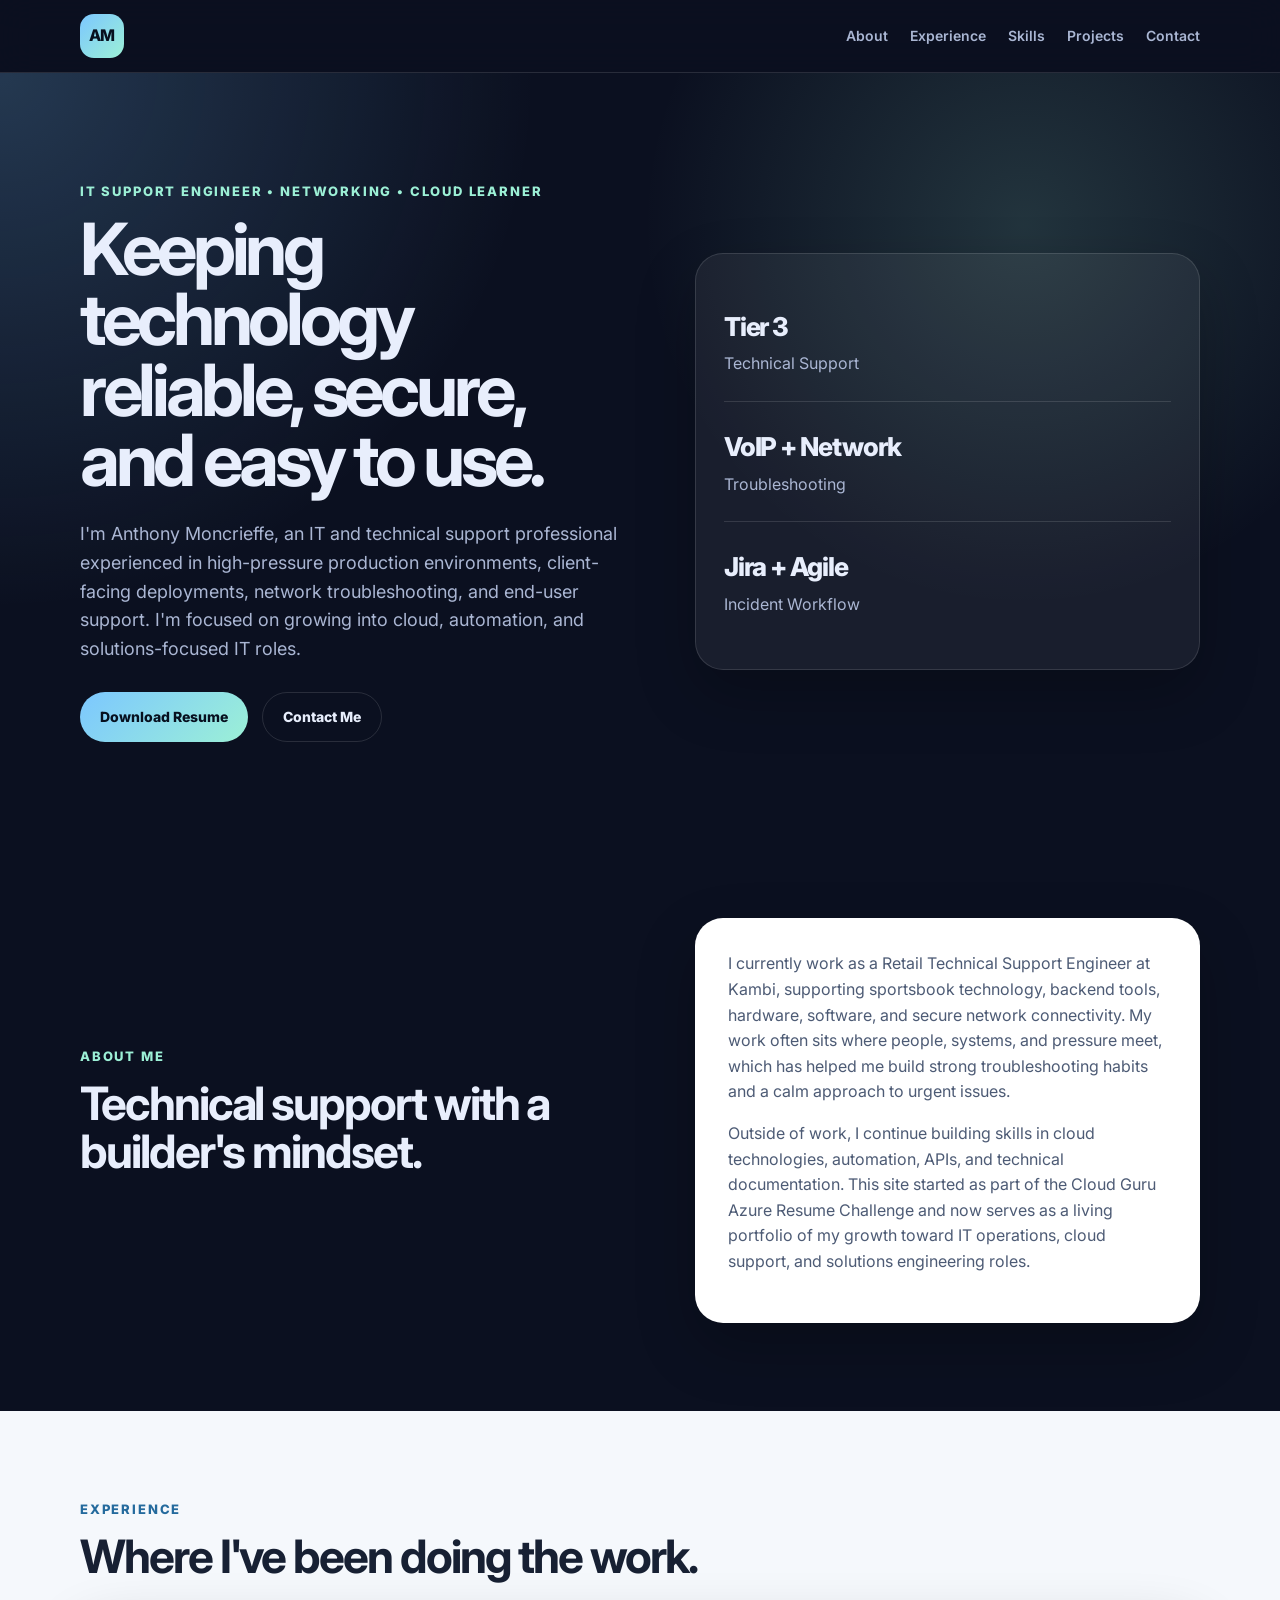
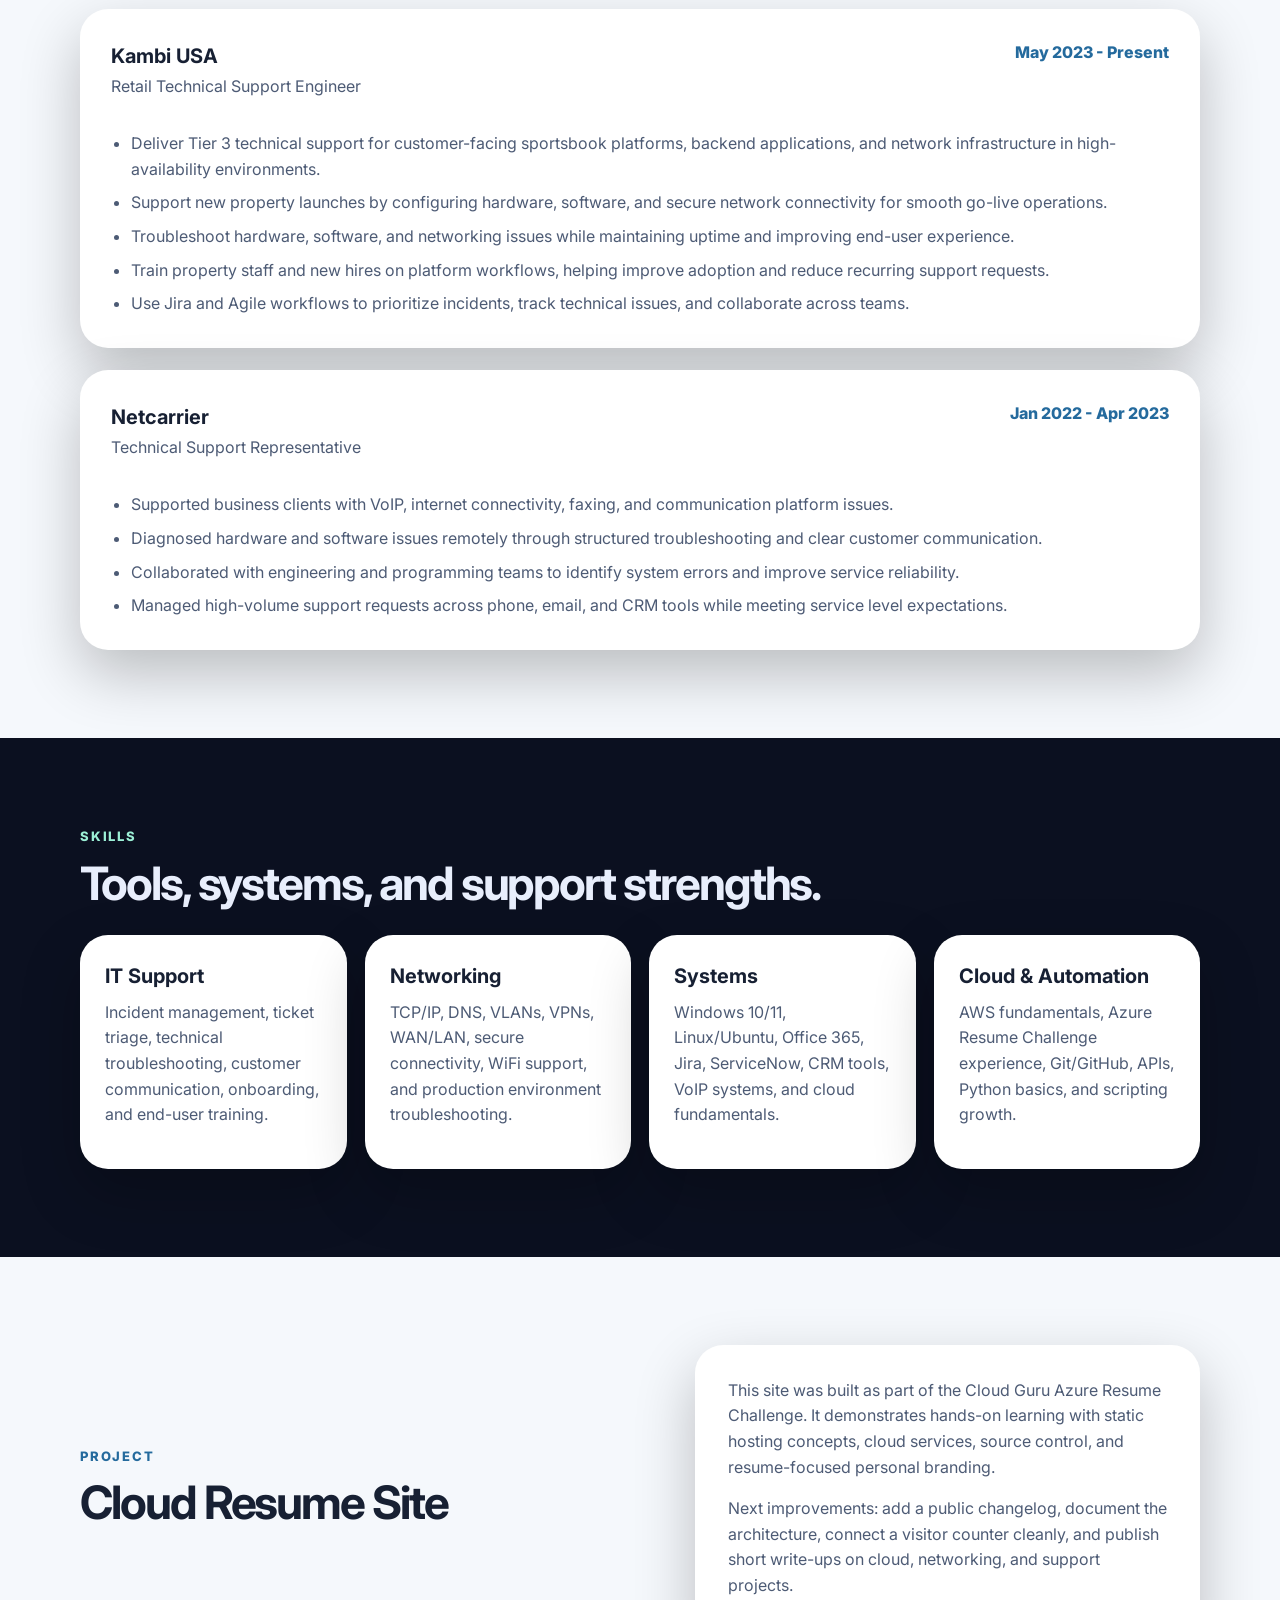
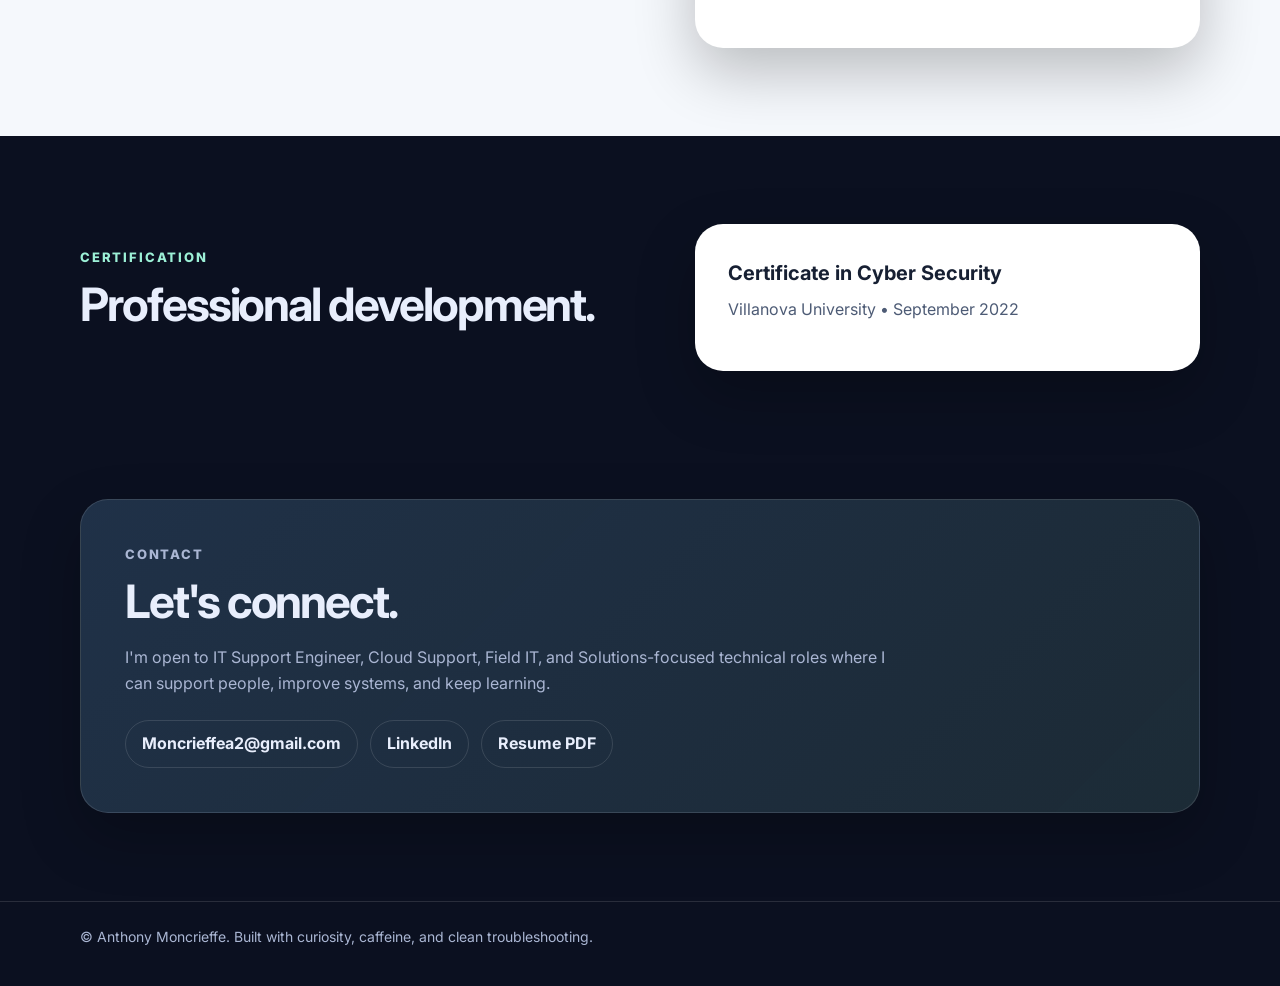
==== index.html @ dd741f4f "Index folder in wrong path" ====
<!DOCTYPE html>
<html lang="en">
<head>
  <meta charset="UTF-8" />
  <meta name="viewport" content="width=device-width, initial-scale=1.0" />
  <meta name="description" content="Anthony Moncrieffe - IT Support Engineer focused on technical support, networking, cloud learning, automation, and customer-focused IT operations." />
  <title>Anthony Moncrieffe | IT Support Engineer</title>
  <link rel="preconnect" href="https://fonts.googleapis.com">
  <link rel="preconnect" href="https://fonts.gstatic.com" crossorigin>
  <link href="https://fonts.googleapis.com/css2?family=Inter:wght@400;500;600;700;800&display=swap" rel="stylesheet">
  <link rel="stylesheet" href="assets/styles.css" />
</head>
<body>
  <header class="site-header">
    <nav class="nav container" aria-label="Primary Navigation">
      <a class="logo" href="#top">AM</a>
      <div class="nav-links">
        <a href="#about">About</a>
        <a href="#experience">Experience</a>
        <a href="#skills">Skills</a>
        <a href="#projects">Projects</a>
        <a href="#contact">Contact</a>
      </div>
    </nav>
  </header>

  <main id="top">
    <section class="hero section">
      <div class="container hero-grid">
        <div class="hero-copy">
          <p class="eyebrow">IT Support Engineer • Networking • Cloud Learner</p>
          <h1>Keeping technology reliable, secure, and easy to use.</h1>
          <p class="hero-text">
            I'm Anthony Moncrieffe, an IT and technical support professional experienced in high-pressure production environments, client-facing deployments, network troubleshooting, and end-user support. I'm focused on growing into cloud, automation, and solutions-focused IT roles.
          </p>
          <div class="hero-actions">
            <a class="button primary" href="assets/Anthony_Moncrieffe_Resume.pdf" target="_blank" rel="noopener">Download Resume</a>
            <a class="button secondary" href="#contact">Contact Me</a>
          </div>
        </div>
        <div class="hero-card" aria-label="Professional highlights">
          <div class="metric">
            <span>Tier 3</span>
            <p>Technical Support</p>
          </div>
          <div class="metric">
            <span>VoIP + Network</span>
            <p>Troubleshooting</p>
          </div>
          <div class="metric">
            <span>Jira + Agile</span>
            <p>Incident Workflow</p>
          </div>
        </div>
      </div>
    </section>

    <section id="about" class="section">
      <div class="container two-column">
        <div>
          <p class="eyebrow">About Me</p>
          <h2>Technical support with a builder's mindset.</h2>
        </div>
        <div class="content-card">
          <p>
            I currently work as a Retail Technical Support Engineer at Kambi, supporting sportsbook technology, backend tools, hardware, software, and secure network connectivity. My work often sits where people, systems, and pressure meet, which has helped me build strong troubleshooting habits and a calm approach to urgent issues.
          </p>
          <p>
            Outside of work, I continue building skills in cloud technologies, automation, APIs, and technical documentation. This site started as part of the Cloud Guru Azure Resume Challenge and now serves as a living portfolio of my growth toward IT operations, cloud support, and solutions engineering roles.
          </p>
        </div>
      </div>
    </section>

    <section id="experience" class="section alt">
      <div class="container">
        <p class="eyebrow">Experience</p>
        <h2>Where I've been doing the work.</h2>

        <div class="timeline">
          <article class="job-card">
            <div class="job-header">
              <div>
                <h3>Kambi USA</h3>
                <p>Retail Technical Support Engineer</p>
              </div>
              <span>May 2023 - Present</span>
            </div>
            <ul>
              <li>Deliver Tier 3 technical support for customer-facing sportsbook platforms, backend applications, and network infrastructure in high-availability environments.</li>
              <li>Support new property launches by configuring hardware, software, and secure network connectivity for smooth go-live operations.</li>
              <li>Troubleshoot hardware, software, and networking issues while maintaining uptime and improving end-user experience.</li>
              <li>Train property staff and new hires on platform workflows, helping improve adoption and reduce recurring support requests.</li>
              <li>Use Jira and Agile workflows to prioritize incidents, track technical issues, and collaborate across teams.</li>
            </ul>
          </article>

          <article class="job-card">
            <div class="job-header">
              <div>
                <h3>Netcarrier</h3>
                <p>Technical Support Representative</p>
              </div>
              <span>Jan 2022 - Apr 2023</span>
            </div>
            <ul>
              <li>Supported business clients with VoIP, internet connectivity, faxing, and communication platform issues.</li>
              <li>Diagnosed hardware and software issues remotely through structured troubleshooting and clear customer communication.</li>
              <li>Collaborated with engineering and programming teams to identify system errors and improve service reliability.</li>
              <li>Managed high-volume support requests across phone, email, and CRM tools while meeting service level expectations.</li>
            </ul>
          </article>
        </div>
      </div>
    </section>

    <section id="skills" class="section">
      <div class="container">
        <p class="eyebrow">Skills</p>
        <h2>Tools, systems, and support strengths.</h2>
        <div class="skills-grid">
          <div class="skill-card">
            <h3>IT Support</h3>
            <p>Incident management, ticket triage, technical troubleshooting, customer communication, onboarding, and end-user training.</p>
          </div>
          <div class="skill-card">
            <h3>Networking</h3>
            <p>TCP/IP, DNS, VLANs, VPNs, WAN/LAN, secure connectivity, WiFi support, and production environment troubleshooting.</p>
          </div>
          <div class="skill-card">
            <h3>Systems</h3>
            <p>Windows 10/11, Linux/Ubuntu, Office 365, Jira, ServiceNow, CRM tools, VoIP systems, and cloud fundamentals.</p>
          </div>
          <div class="skill-card">
            <h3>Cloud & Automation</h3>
            <p>AWS fundamentals, Azure Resume Challenge experience, Git/GitHub, APIs, Python basics, and scripting growth.</p>
          </div>
        </div>
      </div>
    </section>

    <section id="projects" class="section alt">
      <div class="container two-column">
        <div>
          <p class="eyebrow">Project</p>
          <h2>Cloud Resume Site</h2>
        </div>
        <div class="content-card">
          <p>
            This site was built as part of the Cloud Guru Azure Resume Challenge. It demonstrates hands-on learning with static hosting concepts, cloud services, source control, and resume-focused personal branding.
          </p>
          <p>
            Next improvements: add a public changelog, document the architecture, connect a visitor counter cleanly, and publish short write-ups on cloud, networking, and support projects.
          </p>
        </div>
      </div>
    </section>

    <section id="certifications" class="section">
      <div class="container two-column">
        <div>
          <p class="eyebrow">Certification</p>
          <h2>Professional development.</h2>
        </div>
        <div class="content-card">
          <h3>Certificate in Cyber Security</h3>
          <p>Villanova University • September 2022</p>
        </div>
      </div>
    </section>

    <section id="contact" class="section contact-section">
      <div class="container contact-card">
        <p class="eyebrow">Contact</p>
        <h2>Let's connect.</h2>
        <p>
          I'm open to IT Support Engineer, Cloud Support, Field IT, and Solutions-focused technical roles where I can support people, improve systems, and keep learning.
        </p>
        <div class="contact-links">
          <a href="mailto:Moncrieffea2@gmail.com">Moncrieffea2@gmail.com</a>
          <a href="https://www.linkedin.com/in/anthony-moncrieffe-872088135" target="_blank" rel="noopener">LinkedIn</a>
          <a href="assets/Anthony_Moncrieffe_Resume.pdf" target="_blank" rel="noopener">Resume PDF</a>
        </div>
      </div>
    </section>
  </main>

  <footer class="site-footer">
    <div class="container">
      <p>© <span id="year"></span> Anthony Moncrieffe. Built with curiosity, caffeine, and clean troubleshooting.</p>
    </div>
  </footer>

  <script src="assets/script.js"></script>
</body>
</html>
---- assets/styles.css ----
:root {
  --bg: #0b1020;
  --bg-soft: #11182b;
  --card: #ffffff;
  --text: #e8eefc;
  --muted: #aab6d3;
  --ink: #172033;
  --ink-soft: #4d5b75;
  --accent: #7cc7ff;
  --accent-2: #9cf0d6;
  --line: rgba(255,255,255,.12);
  --shadow: 0 24px 60px rgba(0, 0, 0, .24);
}

* {
  box-sizing: border-box;
}

html {
  scroll-behavior: smooth;
}

body {
  margin: 0;
  font-family: Inter, system-ui, -apple-system, BlinkMacSystemFont, "Segoe UI", sans-serif;
  background: var(--bg);
  color: var(--text);
  line-height: 1.6;
}

a {
  color: inherit;
  text-decoration: none;
}

.container {
  width: min(1120px, calc(100% - 40px));
  margin: 0 auto;
}

.site-header {
  position: sticky;
  top: 0;
  z-index: 10;
  background: rgba(11, 16, 32, .82);
  backdrop-filter: blur(18px);
  border-bottom: 1px solid var(--line);
}

.nav {
  display: flex;
  justify-content: space-between;
  align-items: center;
  min-height: 72px;
}

.logo {
  display: inline-grid;
  place-items: center;
  width: 44px;
  height: 44px;
  border-radius: 14px;
  background: linear-gradient(135deg, var(--accent), var(--accent-2));
  color: #07101f;
  font-weight: 800;
  letter-spacing: -.04em;
}

.nav-links {
  display: flex;
  gap: 22px;
  color: var(--muted);
  font-size: 14px;
  font-weight: 600;
}

.nav-links a:hover {
  color: var(--text);
}

.section {
  padding: 88px 0;
}

.hero {
  padding-top: 108px;
  background:
    radial-gradient(circle at top left, rgba(124, 199, 255, .22), transparent 36%),
    radial-gradient(circle at 80% 20%, rgba(156, 240, 214, .16), transparent 32%);
}

.hero-grid,
.two-column {
  display: grid;
  grid-template-columns: 1.05fr .95fr;
  gap: 56px;
  align-items: center;
}

.eyebrow {
  margin: 0 0 12px;
  color: var(--accent-2);
  font-size: 13px;
  font-weight: 800;
  text-transform: uppercase;
  letter-spacing: .14em;
}

h1,
h2,
h3,
p {
  margin-top: 0;
}

h1 {
  font-size: clamp(42px, 7vw, 72px);
  line-height: .98;
  letter-spacing: -.06em;
  max-width: 850px;
  margin-bottom: 24px;
}

h2 {
  font-size: clamp(30px, 4vw, 46px);
  line-height: 1.05;
  letter-spacing: -.045em;
  margin-bottom: 20px;
}

h3 {
  font-size: 20px;
  margin-bottom: 8px;
}

.hero-text {
  max-width: 720px;
  color: var(--muted);
  font-size: 18px;
}

.hero-actions {
  display: flex;
  flex-wrap: wrap;
  gap: 14px;
  margin-top: 28px;
}

.button {
  display: inline-flex;
  align-items: center;
  justify-content: center;
  border-radius: 999px;
  padding: 13px 20px;
  font-weight: 800;
  font-size: 14px;
  transition: transform .18s ease, opacity .18s ease;
}

.button:hover {
  transform: translateY(-2px);
}

.primary {
  background: linear-gradient(135deg, var(--accent), var(--accent-2));
  color: #07101f;
}

.secondary {
  border: 1px solid var(--line);
  color: var(--text);
}

.hero-card,
.content-card,
.job-card,
.skill-card,
.contact-card {
  border: 1px solid var(--line);
  border-radius: 28px;
  box-shadow: var(--shadow);
}

.hero-card {
  background: rgba(255,255,255,.06);
  padding: 28px;
}

.metric {
  padding: 24px 0;
  border-bottom: 1px solid var(--line);
}

.metric:last-child {
  border-bottom: 0;
}

.metric span {
  display: block;
  font-size: 26px;
  font-weight: 800;
  letter-spacing: -.04em;
}

.metric p {
  margin: 4px 0 0;
  color: var(--muted);
}

.content-card,
.job-card,
.skill-card {
  background: var(--card);
  color: var(--ink);
}

.content-card {
  padding: 32px;
}

.content-card p,
.skill-card p,
.job-card li,
.job-header p {
  color: var(--ink-soft);
}

.alt {
  background: #f5f8fc;
  color: var(--ink);
}

.alt .eyebrow {
  color: #246a9d;
}

.timeline {
  display: grid;
  gap: 22px;
  margin-top: 28px;
}

.job-card {
  padding: 30px;
}

.job-header {
  display: flex;
  justify-content: space-between;
  gap: 24px;
  margin-bottom: 14px;
}

.job-header h3 {
  margin-bottom: 2px;
}

.job-header span {
  color: #246a9d;
  font-weight: 800;
  white-space: nowrap;
}

ul {
  padding-left: 20px;
  margin-bottom: 0;
}

li + li {
  margin-top: 8px;
}

.skills-grid {
  display: grid;
  grid-template-columns: repeat(4, 1fr);
  gap: 18px;
  margin-top: 28px;
}

.skill-card {
  padding: 24px;
}

.contact-section {
  padding-top: 40px;
}

.contact-card {
  background: linear-gradient(135deg, rgba(124, 199, 255, .18), rgba(156, 240, 214, .12));
  padding: 44px;
}

.contact-card p {
  color: var(--muted);
  max-width: 760px;
}

.contact-links {
  display: flex;
  flex-wrap: wrap;
  gap: 12px;
  margin-top: 24px;
}

.contact-links a {
  border: 1px solid var(--line);
  border-radius: 999px;
  padding: 10px 16px;
  font-weight: 700;
}

.site-footer {
  border-top: 1px solid var(--line);
  padding: 24px 0;
  color: var(--muted);
  font-size: 14px;
}

@media (max-width: 900px) {
  .hero-grid,
  .two-column,
  .skills-grid {
    grid-template-columns: 1fr;
  }

  .nav-links {
    display: none;
  }

  .section {
    padding: 68px 0;
  }

  .hero {
    padding-top: 84px;
  }

  .job-header {
    flex-direction: column;
    gap: 4px;
  }
}

@media (max-width: 560px) {
  .container {
    width: min(100% - 28px, 1120px);
  }

  .content-card,
  .job-card,
  .skill-card,
  .contact-card,
  .hero-card {
    border-radius: 22px;
    padding: 22px;
  }

  h1 {
    font-size: 42px;
  }
}
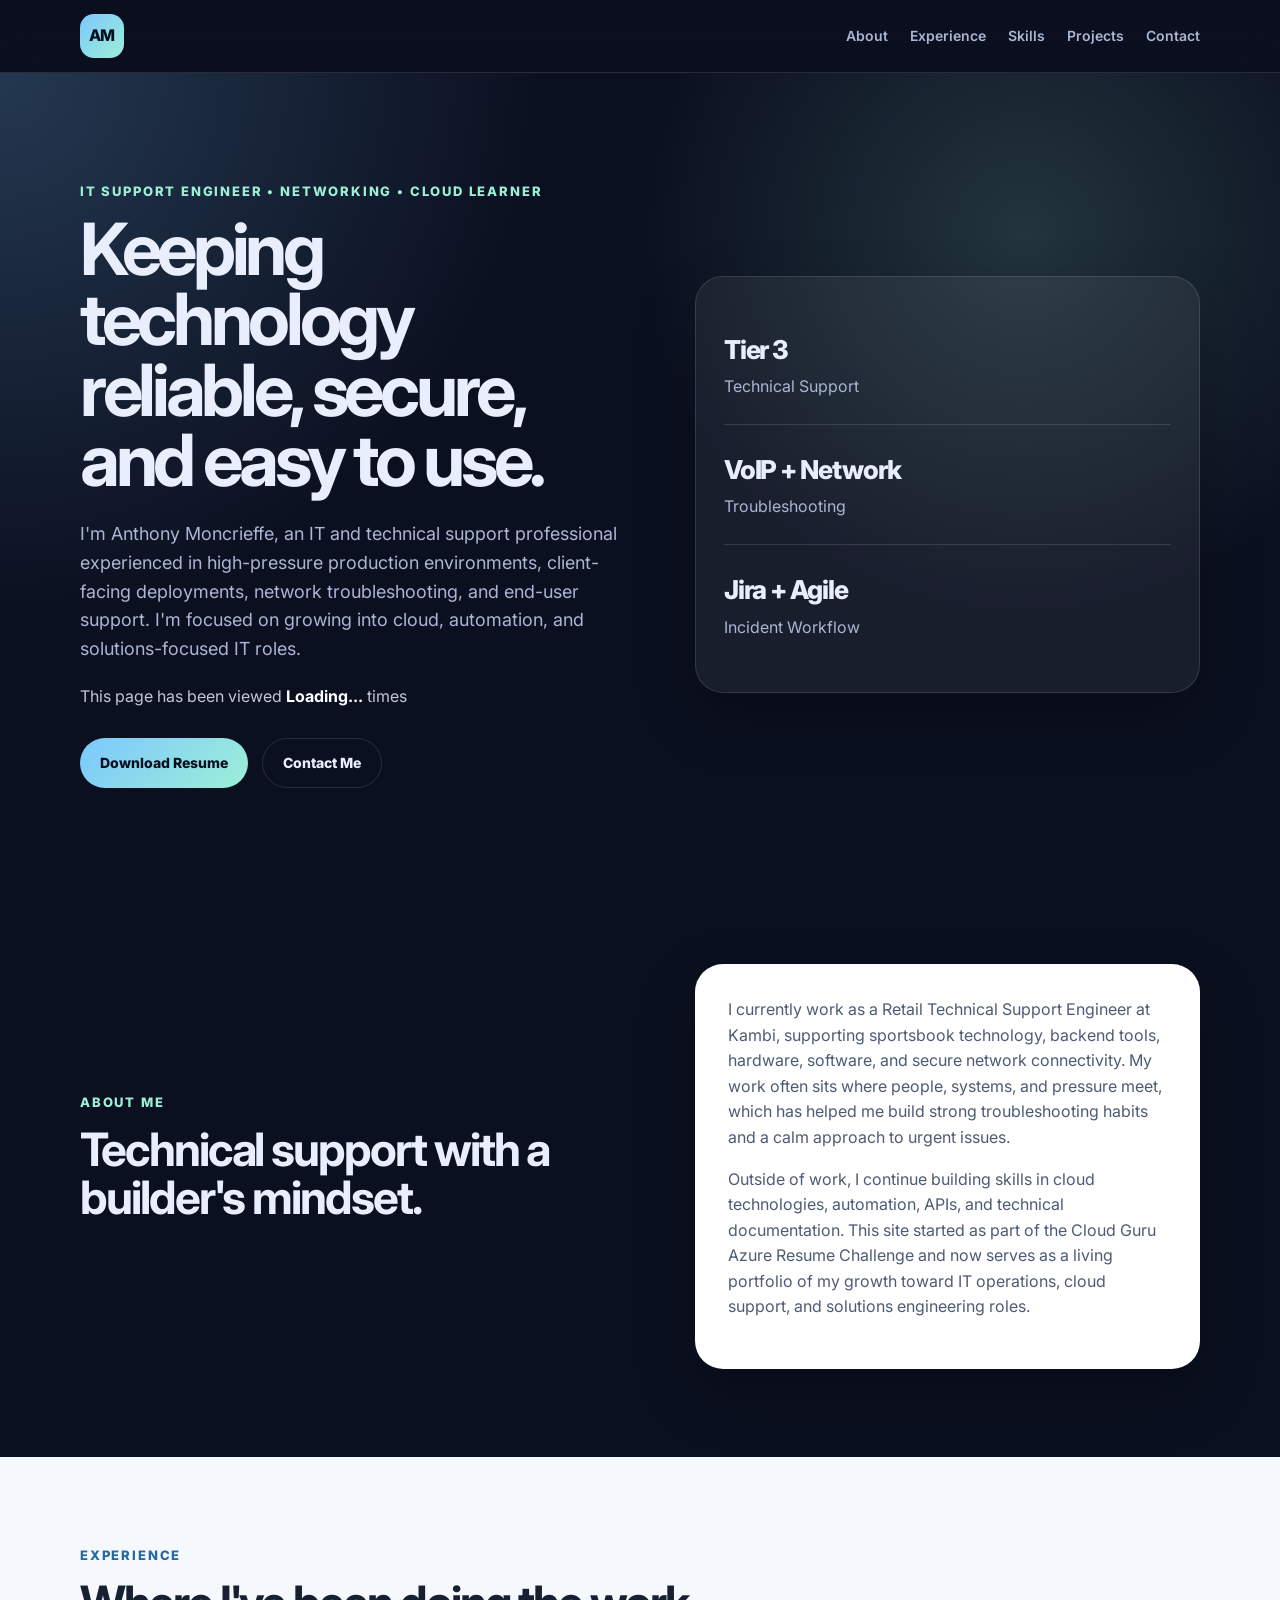
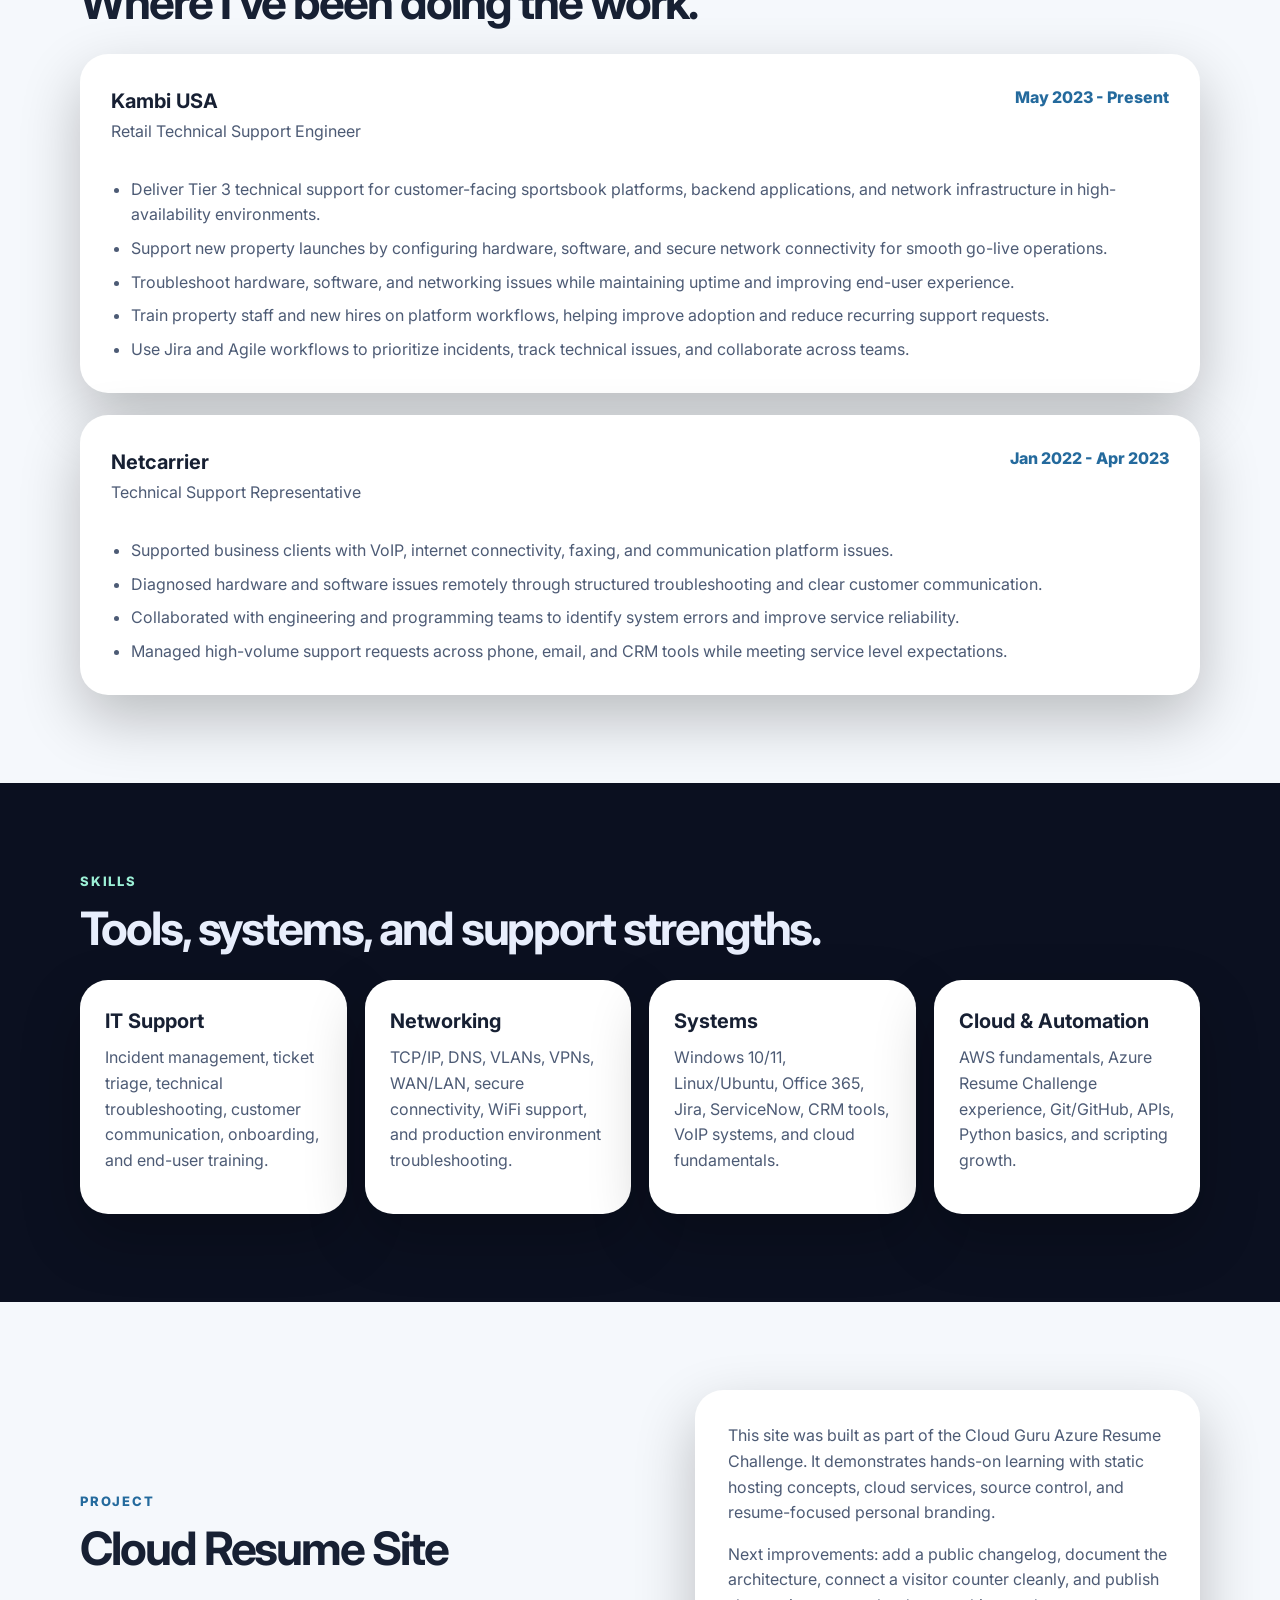
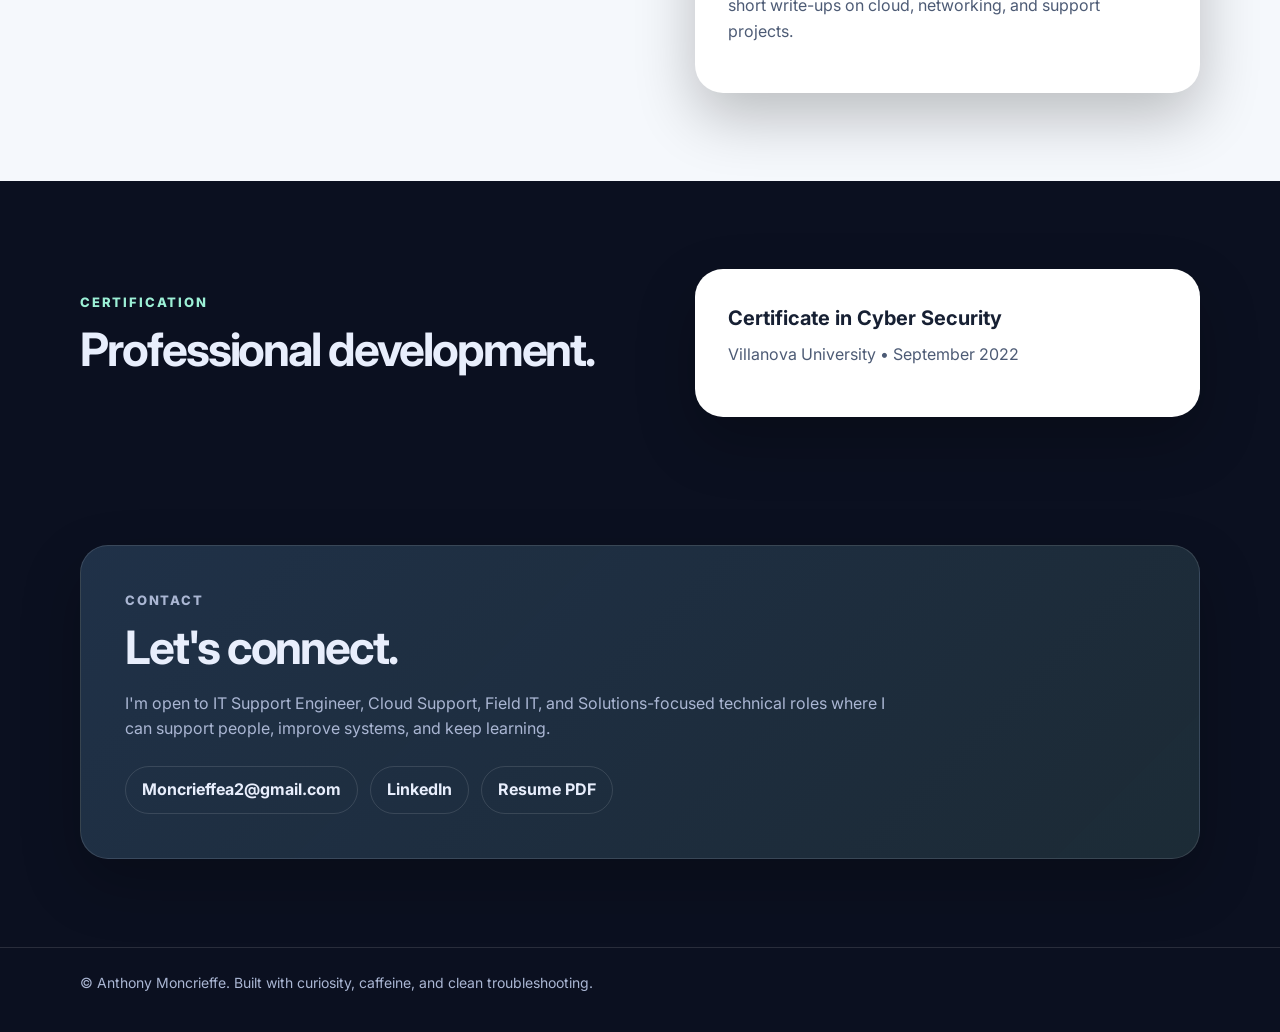
==== commit 62cc085f: "This is the new code for the visitor counter. gonna change the color later to make it stand out but " ====
--- a/index.html
+++ b/index.html
@@ -33,6 +33,11 @@
           <p class="hero-text">
             I'm Anthony Moncrieffe, an IT and technical support professional experienced in high-pressure production environments, client-facing deployments, network troubleshooting, and end-user support. I'm focused on growing into cloud, automation, and solutions-focused IT roles.
           </p>
+          <p class="counter-text">
+            This page has been viewed
+            <span class="counter-number">Loading...</span> 
+            times
+          </p>
           <div class="hero-actions">
             <a class="button primary" href="assets/Anthony_Moncrieffe_Resume.pdf" target="_blank" rel="noopener">Download Resume</a>
             <a class="button secondary" href="#contact">Contact Me</a>
--- a/assets/styles.css
+++ b/assets/styles.css
@@ -359,3 +359,14 @@
     font-size: 42px;
   }
 }
+
+.counter-text {
+  margin-top: 20px;
+  font-size: 1rem;
+  color: #bfc7d5;
+}
+
+.counter-number {
+  color: #ffffff;
+  font-weight: 700;
+}
